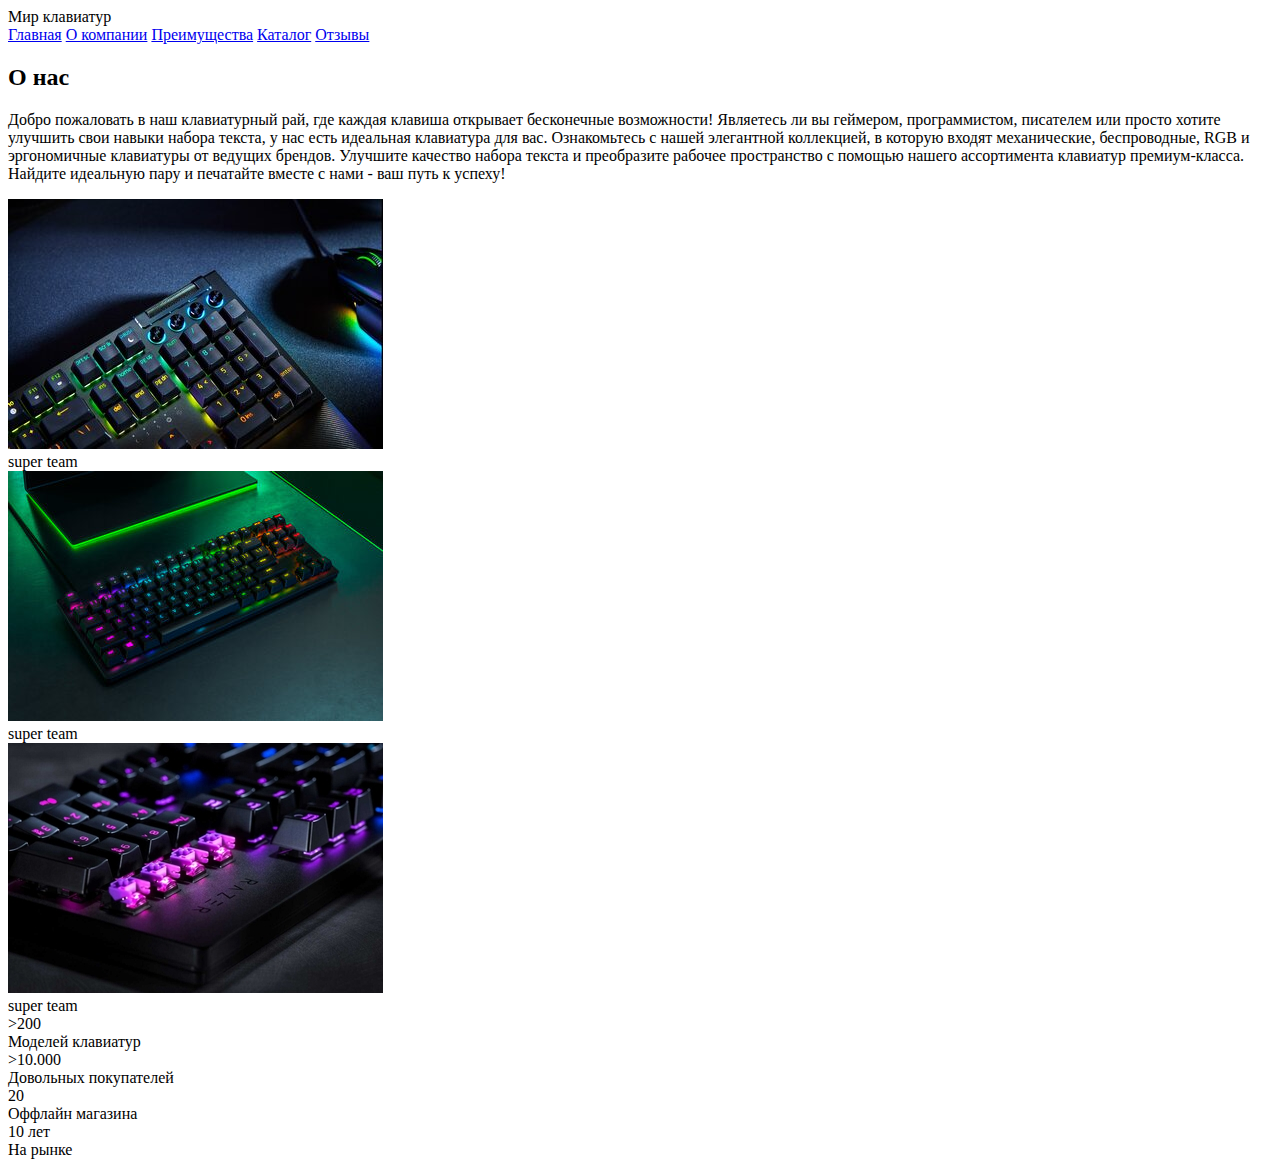
==== aboutus/aboutus.html @ 5e08da6f "Create aboutus.html" ====
<!DOCTYPE html>
<html lang="en">
<head>
    <meta charset="UTF-8">
    <link rel="stylesheet" href="./css/style.css">
    <link href="https://fonts.googleapis.com/css?family=Kaushan+Script|Montserrat:300i,400,700&amp;subset=cyrillic-ext" rel="stylesheet">
    <title>Мир клавиатур</title>
</head>
<body>
<header class="header">
    <div class="container">
        <div class="header__inner">
            <div class="header__logo">Мир клавиатур</div>
            <nav class="nav">
                <a class="nav__link" href="../index.html">Главная</a>
                <a class="nav__link active" href="./aboutus.html">О компании</a>
                <a class="nav__link" href="../advantages/advantages.html">Преимущества</a>
                <a class="nav__link" href="../catalog/catalog.html">Каталог</a>
                <a class="nav__link" href="../feedback/feedback.html">Отзывы</a>
            </nav>
        </div>
    </div>
</header>
<section class="section">
    <div class="container">
        <div class="section__header">
            <h2 class="section__title">О нас</h2>
            <div class="section__text">
                <p>Добро пожаловать в наш клавиатурный рай, где каждая клавиша открывает бесконечные возможности! Являетесь ли вы геймером, программистом, писателем или просто хотите улучшить свои навыки набора текста, у нас есть идеальная клавиатура для вас. Ознакомьтесь с нашей элегантной коллекцией, в которую входят механические, беспроводные, RGB и эргономичные клавиатуры от ведущих брендов. Улучшите качество набора текста и преобразите рабочее пространство с помощью нашего ассортимента клавиатур премиум-класса. Найдите идеальную пару и печатайте вместе с нами - ваш путь к успеху!</p>
            </div>
        </div>
        <div class="about">
            <div class="about__item">
                <div class="about__img">
                    <img src="../assets/images/1.jpg" alt="">
                </div>
                <div class="about__text">super team</div>
            </div>
            <div class="about__item">
                <div class="about__img">
                    <img src="../assets/images/2.jpg" alt="">
                </div>
                <div class="about__text">super team</div>
            </div>
            <div class="about__item">
                <div class="about__img">
                    <img src="../assets/images/3.jpg" alt="">
                </div>
                <div class="about__text">super team</div>
            </div>
        </div>

    </div><!-- /.container -->
</section>

<div class="statistics">
    <div class="container">
        <div class="stat">
            <div class="stat__item">
                <div class="stat__count">>200</div>
                <div class="stat__text">Моделей клавиатур</div>
            </div>
            <div class="stat__item">
                <div class="stat__count">>10.000</div>
                <div class="stat__text">Довольных покупателей</div>
            </div>

            <div class="stat__item">
                <div class="stat__count">20</div>
                <div class="stat__text">Оффлайн магазина</div>
            </div>
            <div class="stat__item">
                <div class="stat__count">10 лет</div>
                <div class="stat__text">На рынке</div>
            </div>
        </div>
    </div>
</div>
</body>
</html>
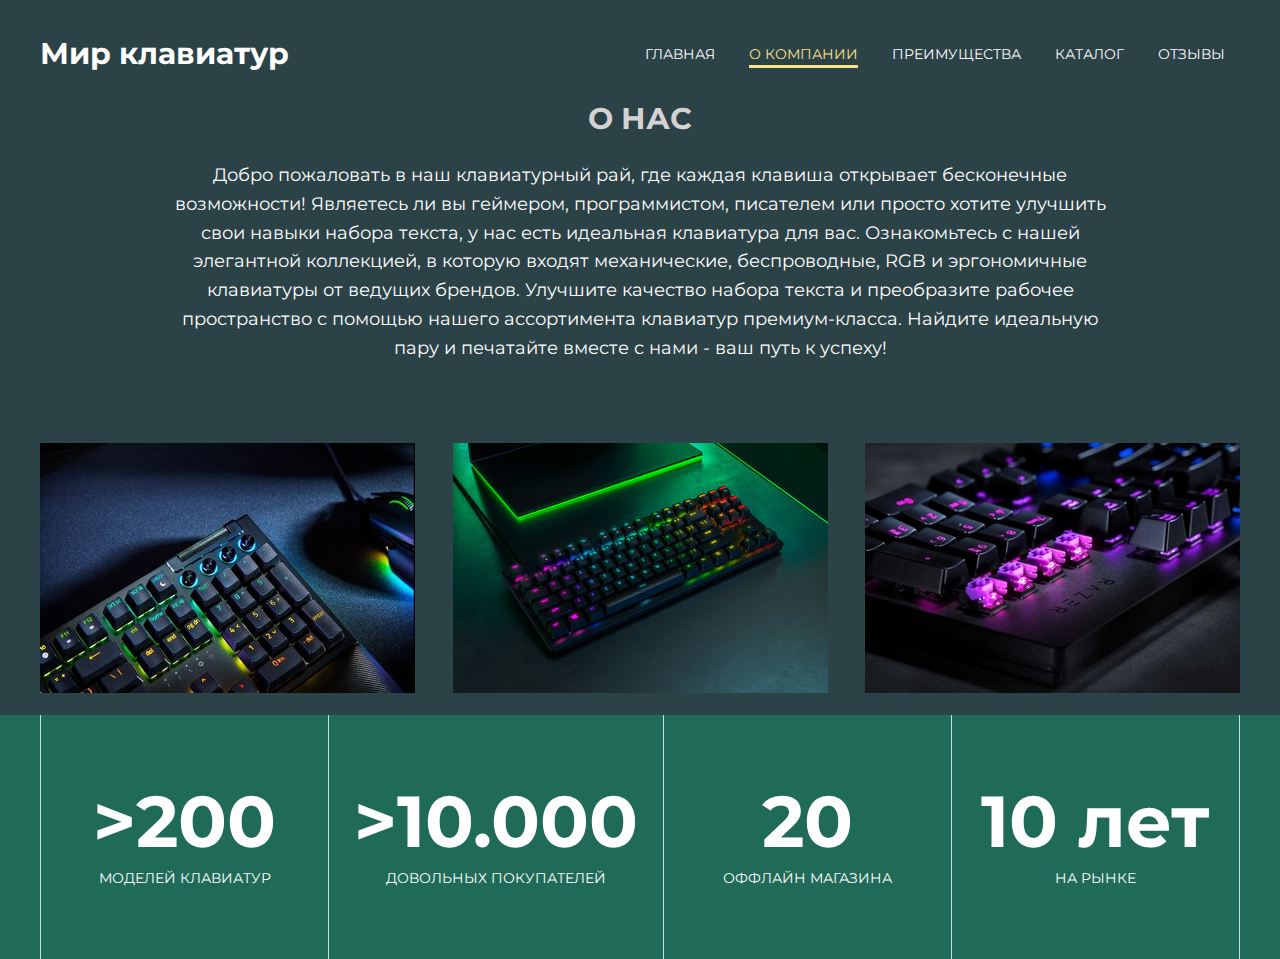
==== commit c7014c96: "Update aboutus.html" ====
--- a/aboutus/aboutus.html
+++ b/aboutus/aboutus.html
@@ -2,7 +2,7 @@
 <html lang="en">
 <head>
     <meta charset="UTF-8">
-    <link rel="stylesheet" href="./css/style.css">
+    <link rel="stylesheet" href="./style.css">
     <link href="https://fonts.googleapis.com/css?family=Kaushan+Script|Montserrat:300i,400,700&amp;subset=cyrillic-ext" rel="stylesheet">
     <title>Мир клавиатур</title>
 </head>
--- a/aboutus/style.css
+++ b/aboutus/style.css
@@ -0,0 +1,262 @@
+body {
+    margin: 0;
+    font-family: 'Montserrat', sans-serif;
+
+    font-size: 15px;
+    line-height: 1.6;
+    color: #333;
+}
+
+*,
+*:before,
+*:after {
+    box-sizing: border-box;
+}
+
+h1, h2, h3, h4, h5, h6 {
+    margin: 0;
+}
+
+hr {
+    display: block;
+    width: 100%;
+    height: 1px;
+    margin: 40px 0;
+
+    border: 0;
+    background-color: #e5e5e5;
+}
+
+/* Container */
+.container {
+    width: 100%;
+    max-width: 1200px;
+    margin: 0 auto;
+}
+
+
+
+/* Intro */
+.intro {
+    display: flex;
+    flex-direction: column;
+    justify-content: center;
+    width: 100%;
+    height: 100vh;
+
+    background: url("../images/intro2.jpg") center no-repeat;
+    -webkit-background-size: cover;
+    background-size: cover;
+}
+
+.intro__inner {
+    width: 100%;
+    max-width: 880px;
+    margin: 0 auto;
+
+    text-align: center;
+}
+
+.intro__title {
+    color: #fff;
+    font-size: 60px;
+    font-weight: 700;
+    line-height: 1;
+}
+
+.intro__title:after {
+    content: "";
+    display: block;
+    width: 60px;
+    height: 3px;
+    margin: 60px auto;
+
+    background-color: #fff;
+}
+
+.intro__suptitle {
+    margin-bottom: 20px;
+
+    font-family: 'Kaushan Script', cursive;
+    font-size: 72px;
+    text-transform: uppercase;
+    color: #fff;
+}
+
+
+/* Header */
+.header {
+    width: 100%;
+    padding-top: 30px;
+
+    position: absolute;
+    top: 0;
+    left: 0;
+    right: 0;
+    z-index: 1000;
+}
+
+.header__inner {
+    display: flex;
+    justify-content: space-between;
+    align-items: center;
+}
+
+.header__logo {
+    font-size: 30px;
+    font-weight: 700;
+    color: #fff;
+}
+
+
+/* Nav */
+.nav {
+    font-size: 14px;
+    text-transform: uppercase;
+}
+
+.nav__link {
+    display: inline-block;
+    vertical-align: top;
+    margin: 0 15px;
+    position: relative;
+
+    color: #fff;
+    text-decoration: none;
+
+    transition: color .1s linear;
+}
+
+.nav__link:after {
+    content: "";
+    display: block;
+    width: 100%;
+    height: 3px;
+
+    background-color: #fce38a;
+    opacity: 0;
+
+    position: absolute;
+    top: 100%;
+    left: 0;
+    z-index: 1;
+
+    transition: opacity .1s linear;
+}
+
+.nav__link:hover {
+    color: #fce38a;
+}
+
+.nav__link:hover:after,
+.nav__link.active:after {
+    opacity: 1;
+}
+
+.nav__link.active {
+    color: #fce38a;
+}
+
+
+/* Section */
+
+.section {
+    height: 715px;
+    background-color: #2b4247;
+    padding: 80px 0;
+}
+
+.section__header {
+    width: 100%;
+    max-width: 950px;
+    margin: 0 auto 50px;
+
+    text-align: center;
+}
+
+.section__suptitle {
+    font-family: 'Kaushan Script', cursive;
+    font-size: 24px;
+    color: lightgray
+}
+
+.section__title {
+    margin-top: 15px;
+    font-size: 30px;
+    font-weight: 700;
+    color: lightgray;
+    text-transform: uppercase;
+}
+
+
+
+.section__text {
+    font-size: 18px;
+    color: white;
+}
+
+
+
+/* About */
+.about {
+    margin-top: 80px;
+    display: flex;
+    justify-content: space-between;
+}
+
+.about__text {
+    width: 100%;
+
+    font-size: 18px;
+    color: #fff;
+    text-transform: uppercase;
+    font-weight: 700;
+    text-align: center;
+    opacity: 0;
+
+    position: absolute;
+    top: 50%;
+    left: 0;
+    z-index: 2;
+    transform: translate3d(0, -50%, 0);
+
+    transition: opacity .2s linear;
+}
+
+
+
+/* Statistics */
+.statistics {
+    background-color: #1f6b58;
+}
+
+.stat {
+    display: flex;
+}
+
+.stat__item {
+    flex: 1 1 0;
+    padding: 70px 25px;
+    border-left: 1px solid #b5eae0;
+    text-align: center;
+    color: #fff;
+}
+
+.stat__item:last-child {
+    border-right: 1px solid #b5eae0;
+}
+
+.stat__count {
+    margin-bottom: 10px;
+    font-size: 72px;
+    font-weight: 700;
+    line-height: 1;
+}
+
+.stat__text {
+    font-size: 14px;
+    text-transform: uppercase;
+}
+
+
+
